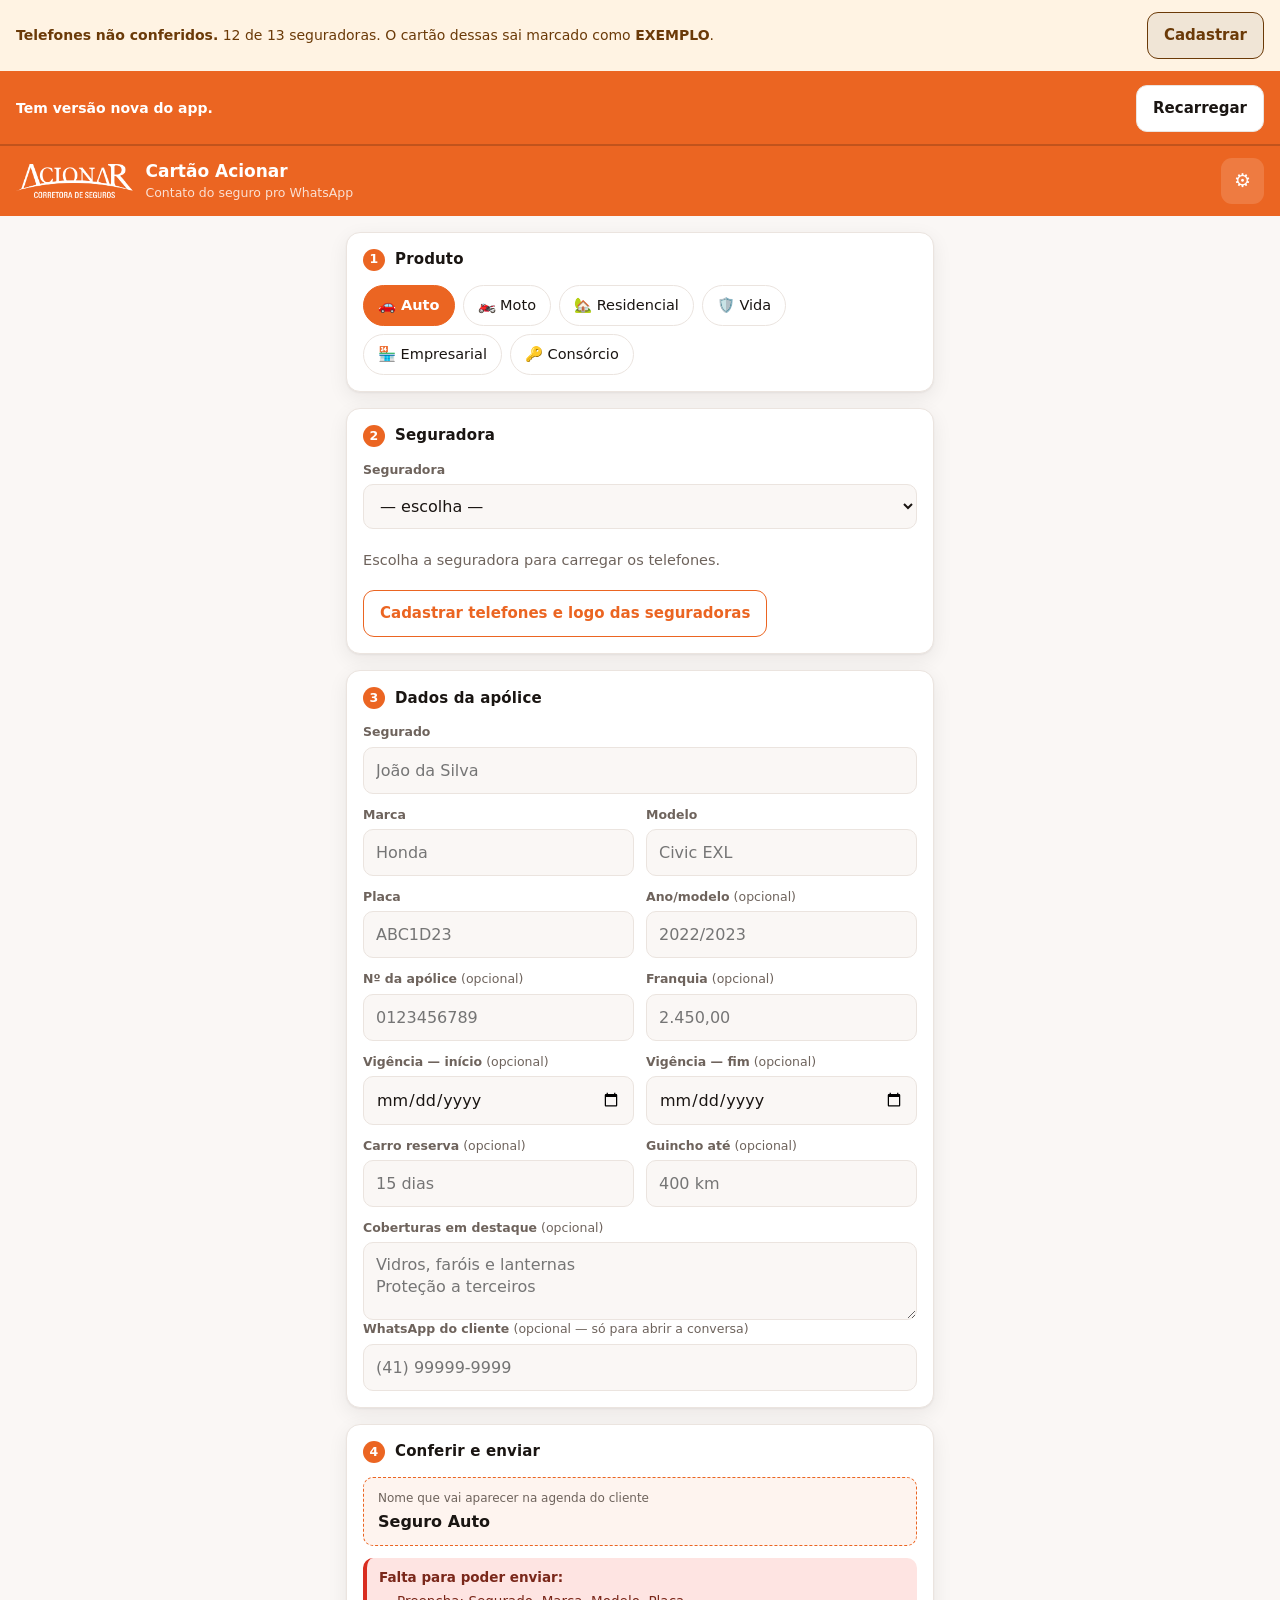
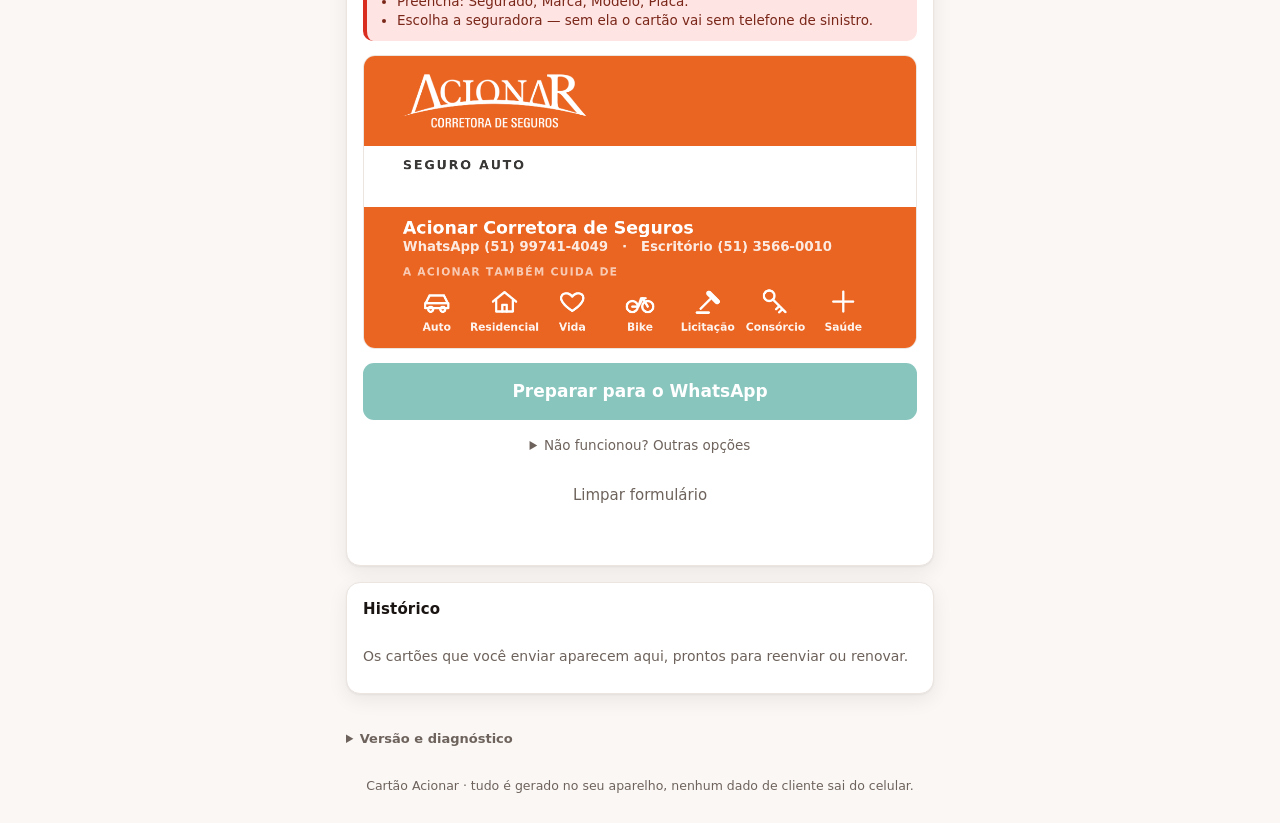
==== index.html @ 51c36091 "Tira o botão "Copiar link", que eu não devia ter posto Ele não fazia nada que os outros já não fizes" ====
<!DOCTYPE html>
<html lang="pt-BR">
<head>
<meta charset="utf-8">
<meta name="viewport" content="width=device-width, initial-scale=1, viewport-fit=cover">
<meta name="theme-color" content="#EB6522">
<meta name="apple-mobile-web-app-capable" content="yes">
<meta name="apple-mobile-web-app-status-bar-style" content="black-translucent">
<meta name="apple-mobile-web-app-title" content="Cartão Acionar">
<title>Cartão Acionar</title>
<link rel="manifest" href="manifest.webmanifest">
<!-- o iOS ignora os ícones do manifest ao "Adicionar à Tela de Início" -->
<link rel="apple-touch-icon" href="assets/icone-192.png">
<link rel="icon" type="image/png" href="assets/icone-192.png">
<link rel="stylesheet" href="styles.css">
</head>
<body>

<div id="bannerExemplo" class="banner banner--alerta" hidden>
  <div>
    <strong>Telefones não conferidos.</strong>
    <span id="bannerExemploTexto"></span>
    O cartão dessas sai marcado como <b>EXEMPLO</b>.
  </div>
  <button id="btnBannerCatalogo" class="botao botao--linha" type="button">Cadastrar</button>
</div>

<div id="bannerErro" class="banner banner--erro" hidden></div>

<div id="bannerAtualizacao" class="banner banner--novo" hidden>
  <strong>Tem versão nova do app.</strong>
  <button id="btnAtualizar" class="botao botao--linha" type="button">Recarregar</button>
</div>

<header class="topo">
  <div class="topo__marca">
    <div id="topoLogo" class="topo__logo" aria-hidden="true">A</div>
    <div>
      <div class="topo__titulo">Cartão Acionar</div>
      <div class="topo__sub">Contato do seguro pro WhatsApp</div>
    </div>
  </div>
  <button id="btnConfig" class="botao botao--icone" type="button" aria-label="Configurações">⚙</button>
</header>

<main>

  <section class="passo">
    <h2 class="passo__titulo"><span class="passo__num">1</span> Produto</h2>
    <div id="chipsProduto" class="chips" role="radiogroup" aria-label="Produto"></div>
  </section>

  <section class="passo">
    <h2 class="passo__titulo"><span class="passo__num">2</span> <span id="tituloPasso2">Seguradora</span></h2>
    <label class="campo campo--full">
      <span id="rotuloSeguradora" class="campo__label">Seguradora</span>
      <select id="selSeguradora" class="campo__input"></select>
    </label>
    <ul id="listaTelefones" class="telefones"></ul>
    <button id="btnCatalogo" class="botao botao--seguinte" type="button">Cadastrar telefones e logo das seguradoras</button>
  </section>

  <section class="passo">
    <h2 class="passo__titulo"><span class="passo__num">3</span> Dados da apólice</h2>
    <div id="formDados" class="grade"></div>
    <label class="campo campo--full">
      <span class="campo__label">WhatsApp do cliente <span class="campo__opc">(opcional — só para abrir a conversa)</span></span>
      <input id="inpWhatsCliente" class="campo__input" type="tel" inputmode="tel" placeholder="(41) 99999-9999" autocomplete="off">
    </label>
  </section>

  <section class="passo">
    <h2 class="passo__titulo"><span class="passo__num">4</span> Conferir e enviar</h2>

    <div class="nomecontato">
      <div class="nomecontato__rot">Nome que vai aparecer na agenda do cliente</div>
      <div id="nomeContato" class="nomecontato__valor">—</div>
    </div>

    <div id="pendencias" class="pendencias" hidden></div>

    <div class="previa">
      <canvas id="canvasCartao" class="previa__canvas" width="1080" height="1350"></canvas>
    </div>

    <div class="acoes">
      <button id="btnEnviar" class="botao botao--primario" type="button">1. Enviar a imagem</button>
      <button id="btnContatoDepois" class="botao botao--seguinte" type="button" hidden>2. Enviar o contato</button>

      <div id="blocoLink" class="linkcli" hidden>
        <span class="linkcli__rot">JÁ VAI DENTRO DA MENSAGEM</span>
        <a id="linkCliente" class="linkcli__url" target="_blank" rel="noopener"></a>
        <span class="linkcli__ajuda">Toque no endereço para ver a página como o cliente vê.
          Não precisa copiar: ele entra sozinho na mensagem que você cola na legenda.</span>
      </div>

      <details id="maisEnvio" class="mais">
        <summary class="mais__abre">Não funcionou? Outras opções</summary>
        <div class="acoes__linha">
          <button id="btnMensagem" class="botao" type="button">Copiar mensagem</button>
          <button id="btnVcf" class="botao" type="button">Baixar contato</button>
          <button id="btnPng" class="botao" type="button">Baixar imagem</button>
        </div>
      </details>

      <button id="btnLimpar" class="botao botao--fantasma" type="button">Limpar formulário</button>
    </div>

    <p id="statusEnvio" class="status" role="status" aria-live="polite"></p>
  </section>

  <section class="passo">
    <h2 class="passo__titulo">Histórico</h2>
    <ul id="listaHistorico" class="historico"></ul>
    <button id="btnLimparHistorico" class="botao botao--fantasma" type="button" hidden>Limpar histórico</button>
  </section>

</main>

<details id="diagnostico" class="diag">
  <summary class="diag__abre">Versão e diagnóstico</summary>
  <dl id="diagLista" class="diag__lista"></dl>
  <button id="btnCopiarDiag" class="botao" type="button">Copiar diagnóstico</button>
</details>

<footer class="rodape">
  Cartão Acionar · tudo é gerado no seu aparelho, nenhum dado de cliente sai do celular.
</footer>

<dialog id="dlgCatalogo" class="dialogo">
  <div class="dialogo__form">

    <div id="vistaLista">
      <h2 class="dialogo__titulo">Seguradoras</h2>
      <p class="campo__ajuda">Vermelho = telefones ainda não conferidos. Cartão dessas sai
        marcado como EXEMPLO.</p>
      <ul id="listaCatalogo" class="catalogo"></ul>
      <div class="dialogo__acoes">
        <button id="btnNovaSeguradora" class="botao botao--primario" type="button">Nova seguradora</button>
        <button id="btnFecharCatalogo" class="botao botao--fantasma" type="button">Fechar</button>
      </div>
      <details class="mais">
        <summary class="mais__abre">Backup do catálogo</summary>
        <div class="acoes__linha">
          <button id="btnExportarCatalogo" class="botao" type="button">Exportar</button>
          <label class="botao catalogo__importar">Importar
            <input id="inpImportarCatalogo" type="file" accept="application/json,.json" hidden>
          </label>
        </div>
        <p class="campo__ajuda">O que você cadastra fica só neste aparelho. Exporte e me mande
          o arquivo para eu embutir no projeto — aí vale em qualquer celular.</p>
      </details>
    </div>

    <div id="vistaEditor" hidden>
      <h2 id="tituloEditor" class="dialogo__titulo">Seguradora</h2>

      <label class="campo campo--full">
        <span class="campo__label">Nome</span>
        <input id="segNome" class="campo__input" type="text" placeholder="Porto Seguro">
      </label>

      <label class="campo campo--full">
        <span class="campo__label">Site <span class="campo__opc">(opcional)</span></span>
        <input id="segSite" class="campo__input" type="url" inputmode="url" autocapitalize="off" placeholder="https://…">
      </label>

      <label class="campo campo--full">
        <span class="campo__label">Logo <span class="campo__opc">(opcional, PNG fundo transparente)</span></span>
        <input id="segLogo" class="campo__input" type="file" accept="image/png,image/jpeg,image/webp,image/svg+xml">
        <span class="campo__ajuda">Use a versão escura da marca: o cartão é branco e logo claro desaparece.
          Sem logo, o cartão mostra o nome escrito.</span>
      </label>
      <div class="dialogo__logo">
        <img id="segLogoPrevia" alt="" hidden>
        <button id="segLogoRemover" class="botao botao--fantasma" type="button">Remover logo</button>
      </div>

      <hr class="dialogo__hr">

      <div class="catalogo__cab">
        <span class="campo__label">Telefones</span>
        <button id="btnNovoTelefone" class="botao botao--linha-clara" type="button">+ telefone</button>
      </div>
      <div id="listaTelefonesEditor"></div>

      <hr class="dialogo__hr">

      <label class="campo campo--full campo--caixa">
        <input id="segConferido" type="checkbox">
        <span>
          <span class="campo__label">Já liguei em todos estes números</span>
          <span class="campo__ajuda">Só marque depois de conferir de verdade. Enquanto estiver
            desmarcado, o cartão sai com EXEMPLO atravessado — é a proteção contra mandar
            telefone de sinistro errado.</span>
        </span>
      </label>

      <div class="dialogo__acoes">
        <button id="btnSalvarSeguradora" class="botao botao--primario" type="button">Salvar</button>
        <button id="btnCancelarSeguradora" class="botao botao--fantasma" type="button">Cancelar</button>
      </div>
      <button id="btnExcluirSeguradora" class="botao botao--perigo" type="button">Excluir esta seguradora</button>
    </div>

  </div>
</dialog>

<dialog id="dlgConfig" class="dialogo">
  <form id="formConfig" method="dialog" class="dialogo__form">
    <h2 class="dialogo__titulo">Configurações</h2>

    <label class="campo campo--full">
      <span class="campo__label">Nome do corretor</span>
      <input id="cfgCorretor" class="campo__input" type="text" placeholder="Jorge — Acionar">
    </label>

    <div class="grade">
      <label class="campo">
        <span class="campo__label">WhatsApp</span>
        <input id="cfgWhats" class="campo__input" type="tel" inputmode="tel" placeholder="(51) 99999-9999">
      </label>
      <label class="campo">
        <span class="campo__label">Telefone do escritório</span>
        <input id="cfgTelefone" class="campo__input" type="tel" inputmode="tel" placeholder="(51) 3566-0010">
      </label>
    </div>

    <label class="campo campo--full">
      <span class="campo__label">Nome da corretora</span>
      <input id="cfgCorretora" class="campo__input" type="text" placeholder="Acionar Corretora de Seguros">
    </label>

    <label class="campo campo--full">
      <span class="campo__label">E-mail <span class="campo__opc">(opcional)</span></span>
      <input id="cfgEmail" class="campo__input" type="email" inputmode="email" autocapitalize="off" placeholder="acionarseguros@acionarseguros.com.br">
    </label>

    <label class="campo campo--full">
      <span class="campo__label">Site <span class="campo__opc">(opcional)</span></span>
      <input id="cfgSite" class="campo__input" type="url" inputmode="url" autocapitalize="off" placeholder="https://www.acionarseguros.com.br">
    </label>

    <div class="grade">
      <label class="campo">
        <span class="campo__label">Cor principal</span>
        <input id="cfgCor1" class="campo__input campo__input--cor" type="color" value="#0E3A5E">
      </label>
      <label class="campo">
        <span class="campo__label">Cor de destaque</span>
        <input id="cfgCor2" class="campo__input campo__input--cor" type="color" value="#F2A93B">
      </label>
    </div>

    <label class="campo campo--full">
      <span class="campo__label">Logo da Acionar <span class="campo__opc">(PNG, fundo transparente)</span></span>
      <input id="cfgLogo" class="campo__input" type="file" accept="image/png,image/jpeg,image/webp">
    </label>
    <div class="dialogo__logo">
      <img id="cfgLogoPrevia" alt="" hidden>
      <button id="cfgLogoRemover" class="botao botao--fantasma" type="button">Remover logo</button>
    </div>

    <hr class="dialogo__hr">

    <label class="campo campo--full campo--caixa">
      <input id="cfgFotoNoContato" type="checkbox">
      <span>
        <span class="campo__label">Logo como foto do contato</span>
        <span class="campo__ajuda">Deixe desligado se o WhatsApp recusar o arquivo com
          "vCard não compatível". A foto pesa ~14 KB e é o suspeito principal.</span>
      </span>
    </label>

    <label class="campo campo--full campo--caixa">
      <input id="cfgLinkMensagem" type="checkbox">
      <span>
        <span class="campo__label">Incluir o link dos telefones na mensagem</span>
        <span class="campo__ajuda">A imagem não aceita link. O link abre uma página onde o
          cliente liga com um toque e salva o contato com um toque — e os números continuam
          certos se a seguradora trocar de central. Desligue para voltar à mensagem antiga.</span>
      </span>
    </label>

    <hr class="dialogo__hr">

    <label class="campo campo--full">
      <span class="campo__label">Padrão do nome do contato</span>
      <input id="cfgTemplate" class="campo__input" type="text">
      <span class="campo__ajuda" id="cfgTemplateAjuda"></span>
    </label>

    <div class="dialogo__acoes">
      <button class="botao botao--primario" value="salvar" type="submit">Salvar</button>
      <button class="botao botao--fantasma" value="cancelar" type="submit" formnovalidate>Fechar</button>
    </div>
  </form>
</dialog>

<script src="app.js"></script>
</body>
</html>
---- styles.css ----
/* Cartão Acionar — mobile primeiro, funciona no claro e no escuro */

/* Paleta
   ------
   Marca tirada da arte real da Acionar: laranja da faixa, grafite da diagonal.
   Os neutros puxam para o quente (leve viés vermelho) para pertencerem ao mesmo
   mundo do laranja — cinza azulado ao lado de laranja lê como sobra de outro
   projeto, que é exatamente o que era: o rascunho nasceu azul-marinho.

   Os tokens são redefinidos em três lugares, de propósito:
   1. @media prefers-color-scheme — segue o sistema operacional;
   2. :root[data-theme=...] — o leitor forçou claro ou escuro num botão da
      página, e isso tem de vencer o sistema NOS DOIS SENTIDOS.
   Componente nenhum lê cor direto: todos passam pelos tokens. */

:root {
  --marca: #EB6522;
  --destaque: #3A3737;
  --raio: 14px;
}

:root,
:root[data-theme="light"] {
  --fundo: #FAF7F5;
  --papel: #FFFFFF;
  --texto: #1A1512;
  --texto-fraco: #6E635C;
  --borda: #EBE4DF;
  --alerta-fundo: #FFF3E3;
  --alerta-borda: #EB6522;
  --alerta-texto: #6B3A08;
  --erro-fundo: #FEE4E2;
  --erro-borda: #D92D20;
  --erro-texto: #7A271A;
  --sombra: 0 1px 2px rgba(26, 21, 18, .05), 0 6px 20px rgba(26, 21, 18, .07);
}

@media (prefers-color-scheme: dark) {
  :root {
    --fundo: #14100E;
    --papel: #1F1917;
    --texto: #F5EFEB;
    --texto-fraco: #A79C95;
    --borda: #362D28;
    --alerta-fundo: #3B2708;
    --alerta-borda: #EB6522;
    --alerta-texto: #FFD9A8;
    --erro-fundo: #45140F;
    --erro-borda: #F97066;
    --erro-texto: #FFC9C4;
    --sombra: none;
  }
}

:root[data-theme="dark"] {
  --fundo: #14100E;
  --papel: #1F1917;
  --texto: #F5EFEB;
  --texto-fraco: #A79C95;
  --borda: #362D28;
  --alerta-fundo: #3B2708;
  --alerta-borda: #EB6522;
  --alerta-texto: #FFD9A8;
  --erro-fundo: #45140F;
  --erro-borda: #F97066;
  --erro-texto: #FFC9C4;
  --sombra: none;
}

* { box-sizing: border-box; }

html { -webkit-text-size-adjust: 100%; }

body {
  margin: 0;
  padding: 0 0 env(safe-area-inset-bottom);
  font: 16px/1.45 system-ui, -apple-system, "Segoe UI", Roboto, sans-serif;
  color: var(--texto);
  background: var(--fundo);
  overflow-x: hidden;
}

main { padding: 0 16px 8px; max-width: 620px; margin: 0 auto; }

/* ---------- banners ---------- */

.banner {
  padding: 12px 16px;
  font-size: 14px;
  line-height: 1.4;
  border-bottom: 2px solid;
}
.banner--alerta {
  display: flex; align-items: center; justify-content: space-between; gap: 12px;
  background: var(--alerta-fundo); color: var(--alerta-texto); border-color: var(--alerta-borda);
}
/* O botão do banner de alerta é escuro sobre fundo claro, ao contrário do
   botão do banner de atualização, que é claro sobre laranja. */
.banner--alerta .botao--linha {
  background: rgba(0, 0, 0, .06);
  border-color: currentColor;
  color: inherit;
}
/* Fica colado no topo, acima da barra: o aviso ficava no começo da página e
   sumia da tela assim que o vendedor rolava para preencher o formulário. */
.banner--novo {
  position: sticky;
  top: 0;
  z-index: 7;
  display: flex; align-items: center; justify-content: space-between; gap: 12px;
  background: var(--marca); color: #fff; border-color: rgba(0, 0, 0, .18);
}
.botao--linha {
  flex: 0 0 auto;
  padding: 7px 14px; font-size: 14px;
  background: rgba(255, 255, 255, .16);
  border-color: rgba(255, 255, 255, .5);
  color: #fff;
}
.banner--erro   { background: var(--erro-fundo);   color: var(--erro-texto);   border-color: var(--erro-borda); }
.banner code {
  font-size: .92em;
  padding: 1px 5px;
  border-radius: 5px;
  background: rgba(0, 0, 0, .08);
  word-break: break-all;
}
.banner pre {
  margin: 8px 0 0;
  padding: 8px 10px;
  overflow-x: auto;
  border-radius: 8px;
  background: rgba(0, 0, 0, .12);
  font-size: 13px;
}

/* ---------- topo ---------- */

.topo {
  position: sticky;
  top: 0;
  z-index: 5;
  display: flex;
  align-items: center;
  justify-content: space-between;
  gap: 12px;
  padding: max(12px, env(safe-area-inset-top)) 16px 12px;
  background: var(--marca);
  color: #fff;
}
.topo__marca { display: flex; align-items: center; gap: 12px; min-width: 0; }
.topo__logo {
  flex: 0 0 auto;
  width: 40px; height: 40px;
  display: grid; place-items: center;
  border-radius: 10px;
  background: var(--destaque);
  color: var(--marca);
  font-weight: 800; font-size: 22px;
  overflow: hidden;
}
.topo__logo img { width: 100%; height: 100%; object-fit: contain; }
/* Logo de assinatura é largo, não cabe no quadrado do monograma.
   Altura em px na PRÓPRIA imagem, nunca em %: como item de grid dentro de um
   flex, o height:100% não resolvia e a imagem vinha no tamanho natural
   (1600px), aparecendo como uma tira cortada atravessando a barra. */
.topo__logo--imagem {
  width: auto; height: auto;
  background: transparent; border-radius: 0;
}
.topo__logo.topo__logo--imagem img {
  display: block;
  width: auto; height: 34px;
  max-width: 200px;
  object-fit: contain;
}
.topo__titulo { font-weight: 700; font-size: 17px; }
.topo__sub { font-size: 12.5px; opacity: .8; }

/* ---------- passos ---------- */

.passo {
  margin: 16px 0;
  padding: 16px;
  border-radius: var(--raio);
  background: var(--papel);
  border: 1px solid var(--borda);
  box-shadow: var(--sombra);
}
.passo__titulo {
  display: flex; align-items: center; gap: 10px;
  margin: 0 0 14px;
  font-size: 15px; font-weight: 700;
  letter-spacing: .01em;
}
.passo__num {
  display: grid; place-items: center;
  width: 22px; height: 22px;
  border-radius: 50%;
  background: var(--marca); color: #fff;
  font-size: 12.5px; font-weight: 700;
}

/* ---------- chips de produto ---------- */

.chips { display: flex; flex-wrap: wrap; gap: 8px; }
.chip {
  display: inline-flex; align-items: center; gap: 7px;
  padding: 9px 14px;
  border: 1.5px solid var(--borda);
  border-radius: 999px;
  background: transparent;
  color: var(--texto);
  font: inherit; font-size: 14.5px;
  cursor: pointer;
  -webkit-tap-highlight-color: transparent;
}
.chip[aria-checked="true"] {
  border-color: var(--marca);
  background: var(--marca);
  color: #fff;
  font-weight: 600;
}

/* ---------- formulário ---------- */

.grade { display: grid; grid-template-columns: 1fr 1fr; gap: 12px; }
.campo { display: flex; flex-direction: column; gap: 5px; min-width: 0; }
.campo--full { grid-column: 1 / -1; }
.campo__label { font-size: 12.5px; font-weight: 600; color: var(--texto-fraco); }
.campo__opc { font-weight: 400; }
.campo__ajuda { font-size: 12px; color: var(--texto-fraco); }
.campo__input {
  width: 100%;
  padding: 11px 12px;
  border: 1.5px solid var(--borda);
  border-radius: 10px;
  background: var(--fundo);
  color: var(--texto);
  font: inherit;
  font-size: 16px; /* 16px evita o zoom automático do iOS */
}
.campo__input:focus-visible { outline: 2px solid var(--marca); outline-offset: 1px; border-color: var(--marca); }
.campo__input--cor { height: 44px; padding: 4px; }
textarea.campo__input { min-height: 78px; resize: vertical; line-height: 1.35; }
.campo--erro .campo__input { border-color: var(--erro-borda); }
/* Caixa de marcar: rótulo ao lado, não em cima. */
.campo--caixa { flex-direction: row; align-items: flex-start; gap: 10px; }
.campo--caixa input { width: 20px; height: 20px; margin-top: 2px; flex: 0 0 auto; }
.campo--caixa > span { display: flex; flex-direction: column; gap: 3px; }

@media (max-width: 400px) {
  .grade { grid-template-columns: 1fr; }
}

/* ---------- telefones da seguradora ---------- */

.telefones { list-style: none; margin: 12px 0 0; padding: 0; }
.telefones li {
  display: flex; align-items: baseline; justify-content: space-between;
  gap: 12px;
  padding: 9px 0;
  border-top: 1px solid var(--borda);
  font-size: 14.5px;
}
.telefones li:first-child { border-top: 0; }
.telefones__rot { color: var(--texto-fraco); font-size: 13px; }
.telefones__num { font-weight: 600; font-variant-numeric: tabular-nums; white-space: nowrap; }
.telefones__vazio { color: var(--texto-fraco); font-size: 14px; }

/* ---------- nome do contato ---------- */

.nomecontato {
  padding: 12px 14px;
  border-radius: 10px;
  border: 1.5px dashed var(--marca);
  background: color-mix(in srgb, var(--marca) 7%, transparent);
}
.nomecontato__rot { font-size: 12px; color: var(--texto-fraco); margin-bottom: 3px; }
.nomecontato__valor { font-weight: 700; font-size: 16px; word-break: break-word; }

.pendencias {
  margin-top: 12px;
  padding: 10px 12px;
  border-radius: 10px;
  background: var(--alerta-fundo);
  color: var(--alerta-texto);
  font-size: 13.5px;
}
/* Impedimento não é recomendação: muda de cor para o vendedor não confundir
   "seria bom" com "não vai sair". */
.pendencias--impede {
  background: var(--erro-fundo);
  color: var(--erro-texto);
  border-left: 4px solid var(--erro-borda);
}
.pendencias ul { margin: 4px 0 6px; padding-left: 18px; }
.pendencias ul:last-child { margin-bottom: 0; }
.pendencias strong + ul { margin-top: 4px; }

/* ---------- prévia ---------- */

.previa { margin: 14px 0; }
.previa__canvas {
  display: block;
  width: 100%;
  height: auto;
  border-radius: 12px;
  border: 1px solid var(--borda);
  background: #fff;
}

/* ---------- ações ---------- */

.acoes { display: flex; flex-direction: column; gap: 10px; }
.acoes__linha { display: flex; flex-wrap: wrap; gap: 8px; }
.acoes__linha .botao { flex: 1 1 30%; }

/* Saídas de emergência ficam guardadas: a tela tem UMA ação. Elas abrem
   sozinhas quando um envio falha, que é o único momento em que importam. */
.mais { font-size: 13.5px; }
.mais__abre {
  cursor: pointer;
  padding: 6px 0;
  color: var(--texto-fraco);
  font-weight: 500;
  text-align: center;
}
.mais[open] .mais__abre { margin-bottom: 8px; }
.mais .acoes__linha + .acoes__linha { margin-top: 8px; }

.botao {
  padding: 12px 16px;
  border: 1.5px solid var(--borda);
  border-radius: 11px;
  background: var(--papel);
  color: var(--texto);
  font: inherit; font-size: 15px; font-weight: 600;
  cursor: pointer;
  -webkit-tap-highlight-color: transparent;
}
.botao:active { transform: translateY(1px); }
.botao--primario {
  border-color: transparent;
  background: #128C7E; /* verde WhatsApp */
  color: #fff;
  font-size: 17px;
  padding: 15px 16px;
}
.botao--fantasma { border-color: transparent; background: transparent; color: var(--texto-fraco); font-weight: 500; }
/* Passo seguinte, que aparece só depois da imagem ir. Tem a cor da marca para
   ser óbvio, mas não compete com o botão principal de enviar. */
.botao--seguinte {
  margin-top: 10px;
  border-color: var(--marca);
  color: var(--marca);
  background: transparent;
}
.botao--icone { padding: 8px 12px; font-size: 19px; background: rgba(255, 255, 255, .14); border-color: transparent; color: #fff; }
.botao:disabled { opacity: .5; cursor: not-allowed; }

/* pre-wrap: quando um envio falha, o aviso traz o registro do navegador,
   uma linha por passo. */
.status { min-height: 20px; margin: 10px 0 0; font-size: 13.5px; color: var(--texto-fraco); white-space: pre-wrap; }
.status--ok { color: #0E7C5A; }
.status--erro { color: var(--erro-borda); }

/* ---------- histórico ---------- */

.historico { list-style: none; margin: 0; padding: 0; }
.historico li {
  display: flex; align-items: center; gap: 10px;
  padding: 11px 0;
  border-top: 1px solid var(--borda);
}
.historico li:first-child { border-top: 0; }
.historico__info { flex: 1 1 auto; min-width: 0; }
.historico__nome { font-size: 14.5px; font-weight: 600; overflow: hidden; text-overflow: ellipsis; white-space: nowrap; }
.historico__meta { font-size: 12px; color: var(--texto-fraco); }
.historico__vazio { color: var(--texto-fraco); font-size: 14px; padding: 4px 0; }
.historico .botao { padding: 8px 12px; font-size: 13.5px; }

/* ---------- catálogo de seguradoras ---------- */

.catalogo { list-style: none; margin: 10px 0 14px; padding: 0; }
.catalogo li {
  display: flex; align-items: center; gap: 10px;
  padding: 10px 0;
  border-top: 1px solid var(--borda);
}
.catalogo li:first-child { border-top: 0; }
.catalogo__info { flex: 1 1 auto; min-width: 0; }
.catalogo__nome { font-size: 15px; font-weight: 600; }
.catalogo__meta { font-size: 12.5px; color: var(--texto-fraco); }
/* O link do cliente vive dentro da mensagem, que o app nunca mostra na tela.
   Sem este bloco o vendedor não tem como saber que ele existe, nem como testá-lo
   — foi exatamente o que aconteceu no primeiro dia. */
.linkcli {
  margin-top: 12px;
  padding: 12px 14px;
  border: 1px solid var(--borda);
  border-radius: 12px;
  background: var(--fundo-fraco, rgba(0, 0, 0, 0.03));
}
.linkcli__rot {
  display: block;
  font-size: 11.5px;
  font-weight: 700;
  letter-spacing: 0.09em;
  color: var(--texto-fraco);
}
.linkcli__url {
  display: block;
  margin: 6px 0 10px;
  font-size: 13px;
  line-height: 1.4;
  word-break: break-all;
  color: var(--marca);
}
.linkcli__ajuda {
  display: block;
  font-size: 12.5px;
  color: var(--texto-fraco);
}

.catalogo__meta--exemplo { color: var(--erro-borda); font-weight: 600; }
/* Entrada de outro produto: fica na lista, mas recuada e apagada, para não
   competir com as que servem o produto aberto. */
.catalogo__item--outro { opacity: 0.62; }
.catalogo__escopo { font-size: 12px; color: var(--texto-fraco); font-style: italic; }
.catalogo li img { height: 22px; width: auto; max-width: 84px; object-fit: contain; flex: 0 0 auto; }
.catalogo .botao { padding: 8px 12px; font-size: 13.5px; }
.catalogo__importar { text-align: center; cursor: pointer; }

.catalogo__cab { display: flex; align-items: center; justify-content: space-between; gap: 10px; }

/* linha de telefone dentro do editor */
.tel-editor {
  padding: 12px;
  margin-top: 10px;
  border: 1px solid var(--borda);
  border-radius: 10px;
  background: var(--fundo);
  display: grid;
  gap: 8px;
}
.tel-editor__topo { display: flex; align-items: center; justify-content: space-between; gap: 8px; }
.tel-editor__num { font-size: 12.5px; font-weight: 700; color: var(--texto-fraco); }

/* Bloco de evidência dos números raspados do site da seguradora. */
.tel-editor__origem {
  display: flex; flex-direction: column; gap: 4px;
  padding: 10px 12px;
  border-radius: 8px;
  border-left: 4px solid var(--erro-borda);
  background: var(--erro-fundo);
  color: var(--erro-texto);
  font-size: 12.5px;
  line-height: 1.35;
}
.tel-editor__origem a { color: inherit; font-weight: 600; }
.tel-editor__nota { opacity: .85; }

.botao--linha-clara {
  padding: 7px 12px; font-size: 13.5px;
  border-color: var(--marca); color: var(--marca); background: transparent;
}
.botao--perigo {
  margin-top: 12px;
  border-color: transparent; background: transparent;
  color: var(--erro-borda); font-weight: 600;
}

/* ---------- diagnóstico ---------- */

.diag {
  max-width: 620px;
  margin: 4px auto 0;
  padding: 0 16px;
  font-size: 13px;
  color: var(--texto-fraco);
}
.diag__abre { cursor: pointer; padding: 8px 0; font-weight: 600; }
.diag__lista {
  display: grid;
  grid-template-columns: auto 1fr;
  gap: 4px 12px;
  margin: 6px 0 12px;
  padding: 12px;
  border: 1px solid var(--borda);
  border-radius: 10px;
  background: var(--papel);
}
.diag__lista dt { font-weight: 600; }
/* pre-wrap: o registro do envio tem uma linha por passo. */
.diag__lista dd { margin: 0; word-break: break-word; white-space: pre-wrap; }
.diag__lista dd.ruim { color: var(--erro-borda); font-weight: 600; }
.diag__lista dd.bom { color: #0E7C5A; font-weight: 600; }
.diag .botao { font-size: 13.5px; padding: 9px 14px; }
.diag__acao { margin-top: 6px; }

/* ---------- rodapé ---------- */

.rodape {
  padding: 20px 16px 28px;
  text-align: center;
  font-size: 12.5px;
  color: var(--texto-fraco);
}

/* ---------- diálogo ---------- */

.dialogo {
  width: min(560px, calc(100vw - 24px));
  max-height: 88vh;
  padding: 0;
  border: 0;
  border-radius: var(--raio);
  background: var(--papel);
  color: var(--texto);
}
.dialogo::backdrop { background: rgba(0, 0, 0, .5); }
.dialogo__form { display: flex; flex-direction: column; gap: 12px; padding: 18px; overflow-y: auto; max-height: 88vh; }
.dialogo__titulo { margin: 0; font-size: 17px; }
.dialogo__hr { border: 0; border-top: 1px solid var(--borda); margin: 4px 0; }
.dialogo__logo { display: flex; align-items: center; gap: 12px; }
.dialogo__logo img { width: 56px; height: 56px; object-fit: contain; border: 1px solid var(--borda); border-radius: 8px; background: #fff; }
.dialogo__acoes { display: flex; gap: 8px; margin-top: 4px; }
.dialogo__acoes .botao { flex: 1; }
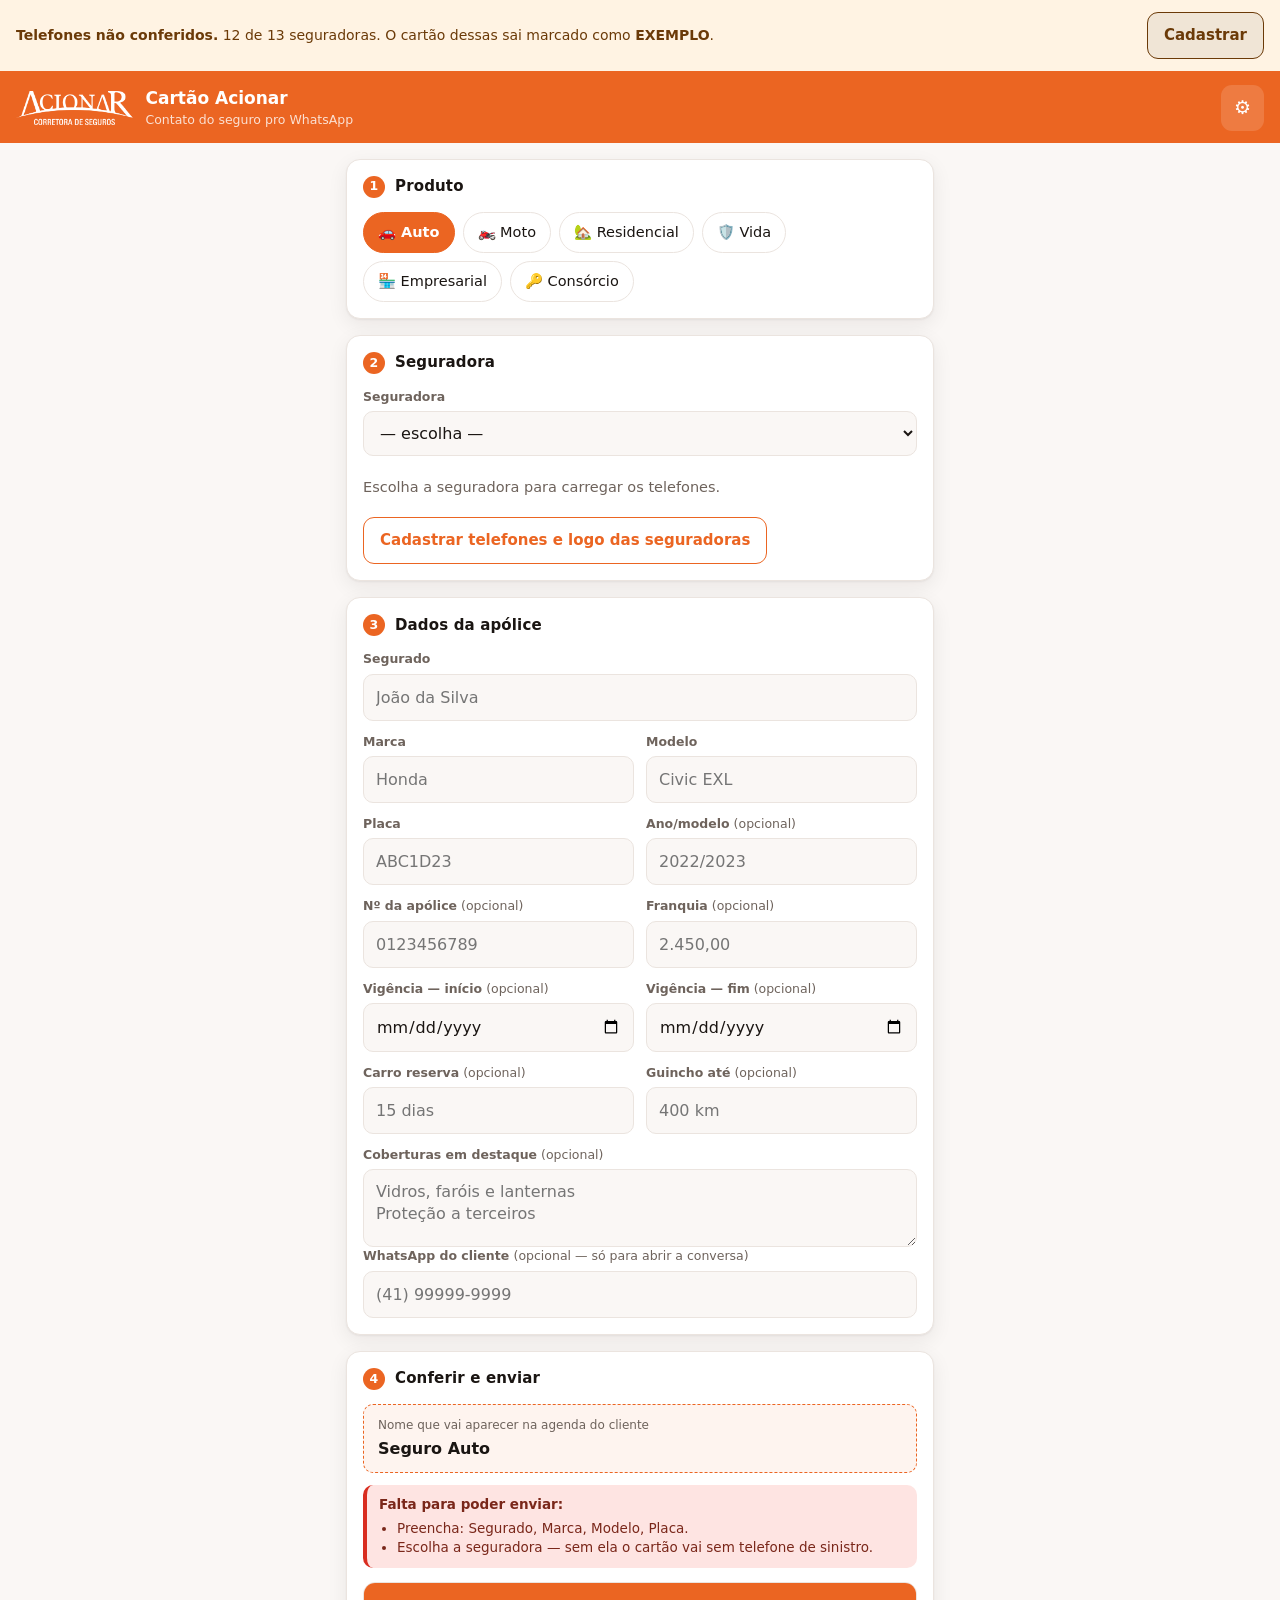
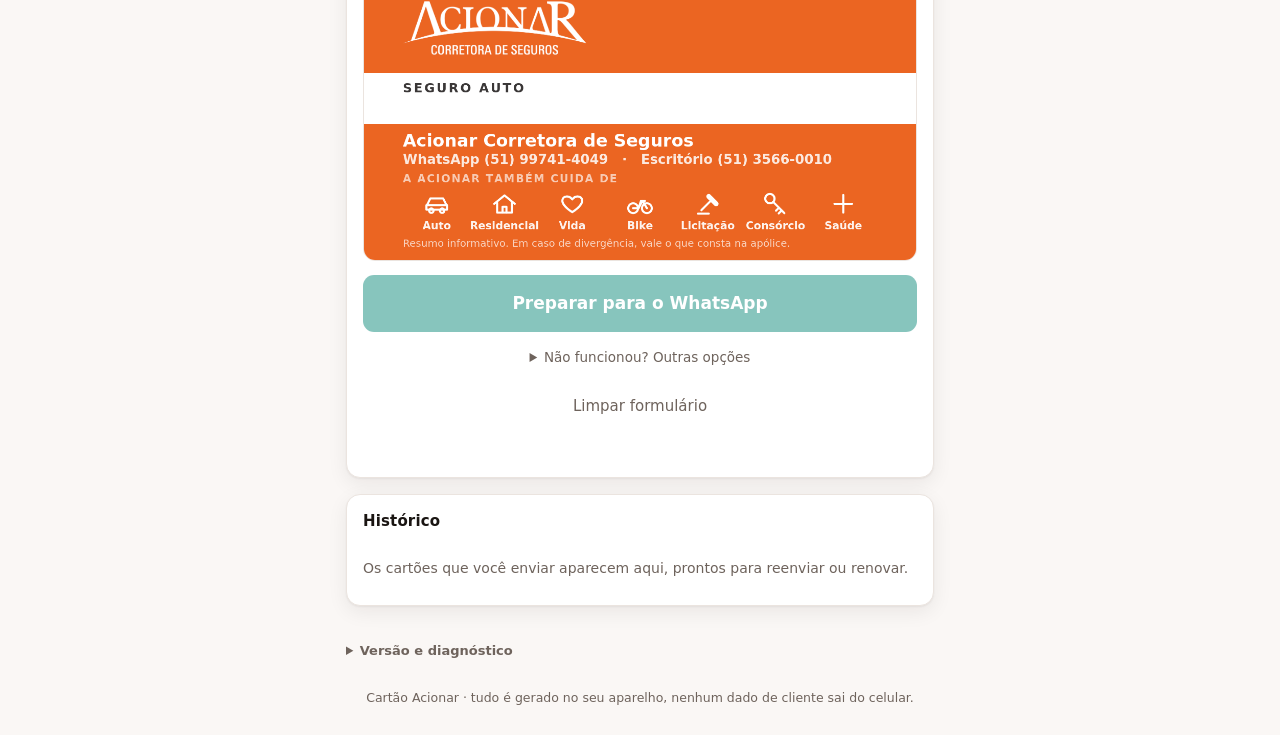
==== commit d0356cc6: "Fecha os quinze itens restantes da revisão TELEFONE  "(11) 4004-5423" saía do telParaDiscagem como "" ====
--- a/index.html
+++ b/index.html
@@ -80,12 +80,14 @@
     <div id="pendencias" class="pendencias" hidden></div>
 
     <div class="previa">
-      <canvas id="canvasCartao" class="previa__canvas" width="1080" height="1350"></canvas>
+      <canvas id="canvasCartao" class="previa__canvas" width="1080" height="1350"
+        role="img" aria-label="Prévia do cartão que será enviado ao cliente"></canvas>
     </div>
 
     <div class="acoes">
       <button id="btnEnviar" class="botao botao--primario" type="button">1. Enviar a imagem</button>
-      <button id="btnContatoDepois" class="botao botao--seguinte" type="button" hidden>2. Enviar o contato</button>
+      <button id="btnMensagemDepois" class="botao botao--seguinte" type="button" hidden>2. Enviar a mensagem</button>
+      <button id="btnContatoDepois" class="botao botao--seguinte" type="button" hidden>3. Enviar o contato</button>
 
       <div id="blocoLink" class="linkcli" hidden>
         <span class="linkcli__rot">JÁ VAI DENTRO DA MENSAGEM</span>
@@ -166,6 +168,17 @@
       </label>
 
       <label class="campo campo--full">
+        <span class="campo__label">Aparece em</span>
+        <select id="segProdutos" class="campo__input">
+          <option value="seguros">Seguros (auto, moto, residencial, vida, empresarial)</option>
+          <option value="consorcio">Consórcio</option>
+          <option value="todos">Todos os produtos</option>
+        </select>
+        <span class="campo__ajuda">Administradora de consórcio não é seguradora — são empresas
+          diferentes, com telefones próprios, mesmo quando o nome é parecido.</span>
+      </label>
+
+      <label class="campo campo--full">
         <span class="campo__label">Logo <span class="campo__opc">(opcional, PNG fundo transparente)</span></span>
         <input id="segLogo" class="campo__input" type="file" accept="image/png,image/jpeg,image/webp,image/svg+xml">
         <span class="campo__ajuda">Use a versão escura da marca: o cartão é branco e logo claro desaparece.
@@ -242,13 +255,16 @@
     </label>
 
     <div class="grade">
+      <!-- Os value= têm de ser os mesmos do CONFIG_PADRAO em app.js. Ficaram no
+           azul-marinho e no ouro do primeiro rascunho, e é o que a tela mostraria
+           se o abrirConfig() falhasse antes de preencher os campos. -->
       <label class="campo">
         <span class="campo__label">Cor principal</span>
-        <input id="cfgCor1" class="campo__input campo__input--cor" type="color" value="#0E3A5E">
+        <input id="cfgCor1" class="campo__input campo__input--cor" type="color" value="#EB6522">
       </label>
       <label class="campo">
         <span class="campo__label">Cor de destaque</span>
-        <input id="cfgCor2" class="campo__input campo__input--cor" type="color" value="#F2A93B">
+        <input id="cfgCor2" class="campo__input campo__input--cor" type="color" value="#3A3737">
       </label>
     </div>
 
@@ -297,6 +313,7 @@
   </form>
 </dialog>
 
+<script src="comum.js"></script>
 <script src="app.js"></script>
 </body>
 </html>
--- a/styles.css
+++ b/styles.css
@@ -69,6 +69,25 @@
 
 * { box-sizing: border-box; }
 
+/* O atributo hidden do HTML tem de vencer QUALQUER display daqui.
+ *
+ * Sem esta linha ele não vencia nada: o navegador aplica [hidden]{display:none}
+ * na folha dele, e folha de autor sempre ganha da folha do navegador. Bastava
+ * um `.banner--novo { display: flex }` para o hidden virar enfeite — e virou.
+ * O aviso "Tem versão nova do app" ficou VISÍVEL em toda abertura, 73px
+ * grudados no topo da tela, com o hidden lá, verdadeiro, sem efeito nenhum.
+ *
+ * O que isso custava: o único mecanismo de atualização do app é esse aviso.
+ * Aparecendo sempre, ele não avisa nada — e no dia em que houvesse atualização
+ * de verdade ele ia passar batido junto com o resto. Pior, tocar em Recarregar
+ * sem nada esperando cai num location.reload() que não muda nada, e o vendedor
+ * aprende que o botão é decorativo.
+ *
+ * Valia também para .banner--alerta: no dia em que todas as seguradoras
+ * estivessem conferidas, a faixa continuaria na tela dizendo "Telefones não
+ * conferidos" com a contagem vazia. */
+[hidden] { display: none !important; }
+
 html { -webkit-text-size-adjust: 100%; }
 
 body {
@@ -215,6 +234,10 @@
   cursor: pointer;
   -webkit-tap-highlight-color: transparent;
 }
+/* O chip é o único controle da tela que não é campo de formulário, e sem isto
+   quem navega por teclado perdia o cursor ao entrar no passo 1. */
+.chip:focus-visible { outline: 2px solid var(--marca); outline-offset: 2px; }
+.chip[aria-checked="true"]:focus-visible { outline-color: var(--texto); }
 .chip[aria-checked="true"] {
   border-color: var(--marca);
   background: var(--marca);
@@ -427,6 +450,15 @@
 /* Entrada de outro produto: fica na lista, mas recuada e apagada, para não
    competir com as que servem o produto aberto. */
 .catalogo__item--outro { opacity: 0.62; }
+.catalogo__secao {
+  padding: 14px 0 4px;
+  border-top: 1px solid var(--borda);
+  font-size: 12px;
+  font-weight: 700;
+  letter-spacing: 0.08em;
+  text-transform: uppercase;
+  color: var(--texto-fraco);
+}
 .catalogo__escopo { font-size: 12px; color: var(--texto-fraco); font-style: italic; }
 .catalogo li img { height: 22px; width: auto; max-width: 84px; object-fit: contain; flex: 0 0 auto; }
 .catalogo .botao { padding: 8px 12px; font-size: 13.5px; }
@@ -461,6 +493,18 @@
 .tel-editor__origem a { color: inherit; font-weight: 600; }
 .tel-editor__nota { opacity: .85; }
 
+/* Aviso de número de central, colado embaixo do campo do número. Mesma cor do
+   bloco de procedência: os dois dizem "confira antes de confiar nisto". */
+.tel-editor__central {
+  padding: 8px 10px;
+  border-radius: 8px;
+  border-left: 4px solid var(--erro-borda);
+  background: var(--erro-fundo);
+  color: var(--erro-texto);
+  font-size: 12.5px;
+  line-height: 1.35;
+}
+
 .botao--linha-clara {
   padding: 7px 12px; font-size: 13.5px;
   border-color: var(--marca); color: var(--marca); background: transparent;
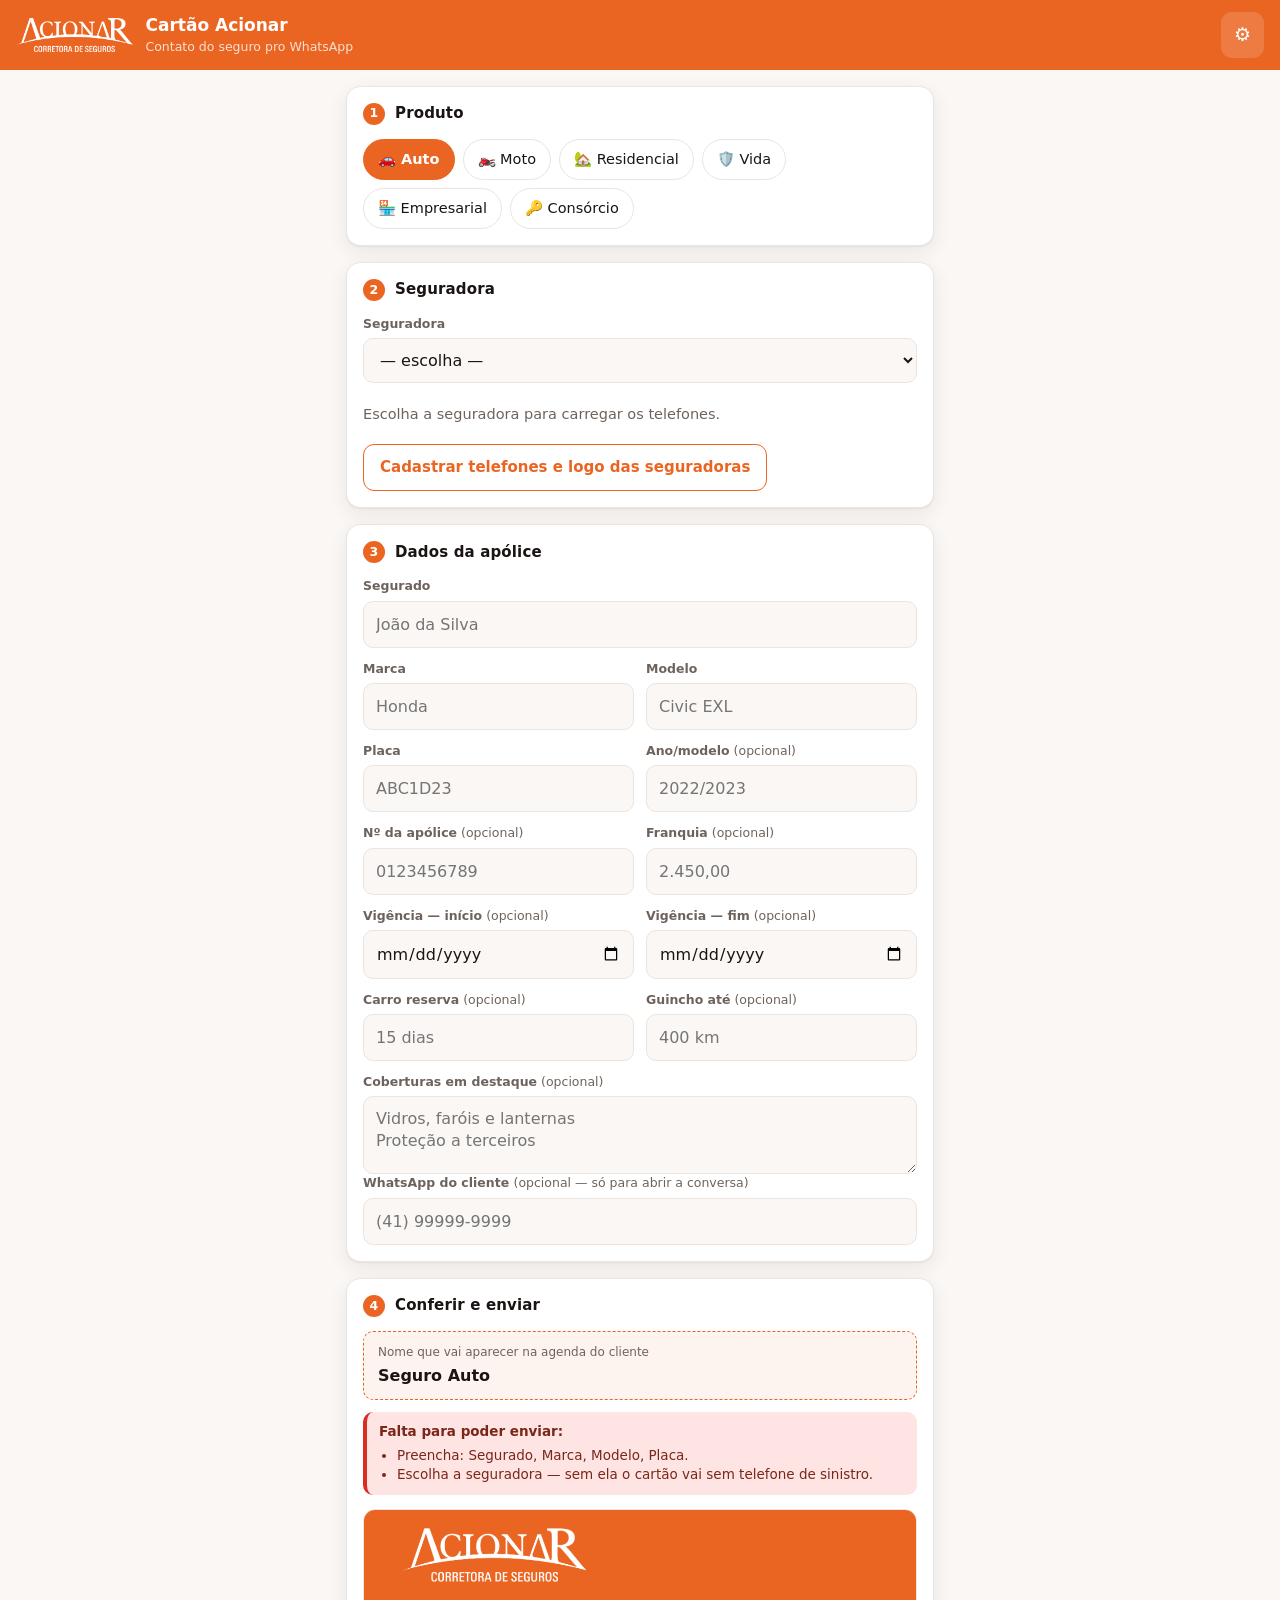
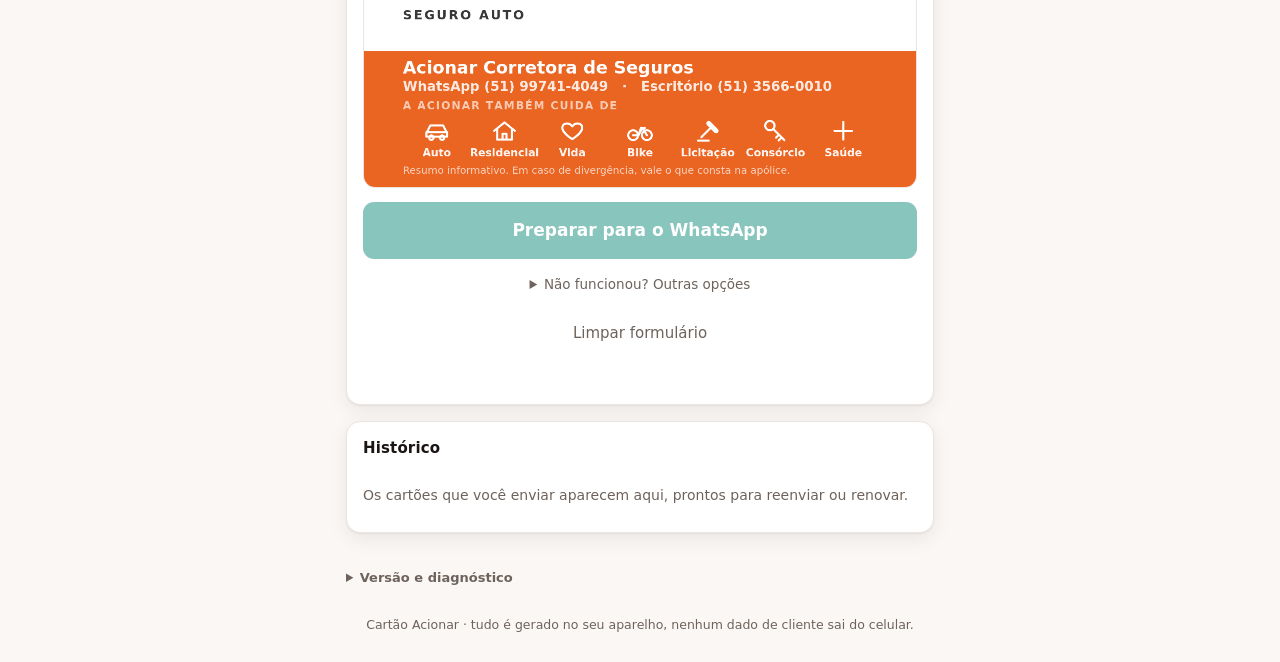
==== commit 7864b70c: "O cartão ganha o QR de indicação, sem prometer nada O que travava a indicação por QR nunca foi técni" ====
--- a/index.html
+++ b/index.html
@@ -77,7 +77,11 @@
       <div id="nomeContato" class="nomecontato__valor">—</div>
     </div>
 
-    <div id="pendencias" class="pendencias" hidden></div>
+    <!-- Região viva: o que falta para o cartão sair muda enquanto ele digita, e
+         os botões de enviar ficam cinzas sem dizer por quê a quem não vê a
+         caixa. O renderPendencias só reescreve quando o texto muda de verdade,
+         senão isto viraria uma voz repetindo a lista a cada tecla. -->
+    <div id="pendencias" class="pendencias" role="status" aria-live="polite" hidden></div>
 
     <div class="previa">
       <canvas id="canvasCartao" class="previa__canvas" width="1080" height="1350"
@@ -279,6 +283,25 @@
 
     <hr class="dialogo__hr">
 
+    <!-- Quem indicou? O cartão leva um QR de indicação, e quem escaneia manda
+         "Vim por indicação. Código A7K2M9". O código é opaco de propósito: a
+         tradução para o nome mora só neste aparelho e nunca sobe para a
+         internet. Sem esta busca, o código que chega no WhatsApp não vira
+         nome nenhum. -->
+    <div class="campo campo--full">
+      <span class="campo__label">Quem indicou? Busque o código</span>
+      <div class="campo__linha">
+        <input id="cfgBuscaCodigo" class="campo__input" type="text" inputmode="latin"
+          autocapitalize="characters" autocomplete="off" spellcheck="false"
+          maxlength="8" placeholder="A7K2M9">
+        <button id="cfgBuscarCodigo" class="botao botao--fantasma" type="button">Buscar</button>
+      </div>
+      <span class="campo__ajuda" id="cfgResultadoCodigo">Chegou uma mensagem citando um
+        código? Digite aqui para ver de quem é a indicação.</span>
+    </div>
+
+    <hr class="dialogo__hr">
+
     <label class="campo campo--full campo--caixa">
       <input id="cfgFotoNoContato" type="checkbox">
       <span>
@@ -314,6 +337,10 @@
 </dialog>
 
 <script src="comum.js"></script>
+<!-- qr.js antes de app.js: o cartao chama gerarQR/desenharQR para o convite
+     de indicacao. Gerador proprio, sem biblioteca externa -- ver o cabecalho
+     de qr.js. -->
+<script src="qr.js"></script>
 <script src="app.js"></script>
 </body>
 </html>
--- a/styles.css
+++ b/styles.css
@@ -253,6 +253,9 @@
 .campo__label { font-size: 12.5px; font-weight: 600; color: var(--texto-fraco); }
 .campo__opc { font-weight: 400; }
 .campo__ajuda { font-size: 12px; color: var(--texto-fraco); }
+/* Campo e botão lado a lado, com o botão do tamanho do texto dele. */
+.campo__linha { display: flex; gap: 8px; align-items: stretch; }
+.campo__linha .botao { width: auto; flex: 0 0 auto; }
 .campo__input {
   width: 100%;
   padding: 11px 12px;
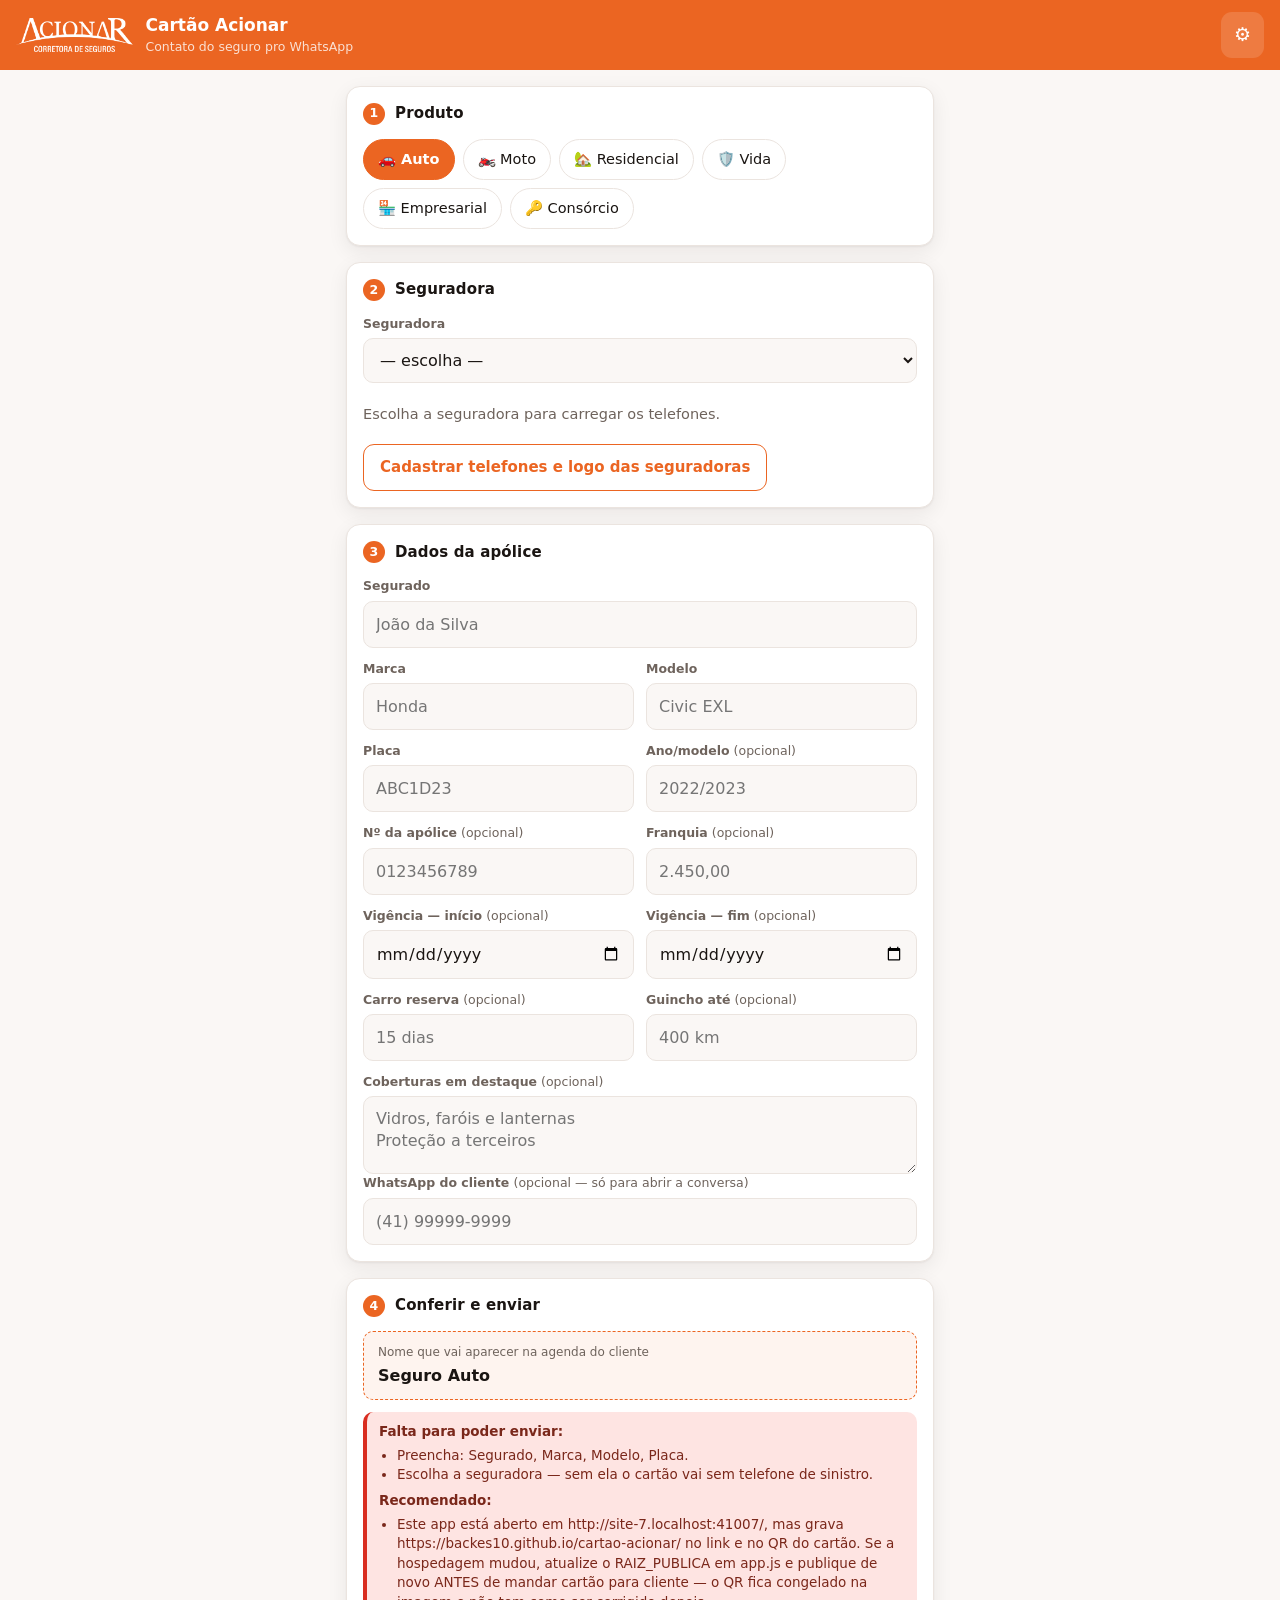
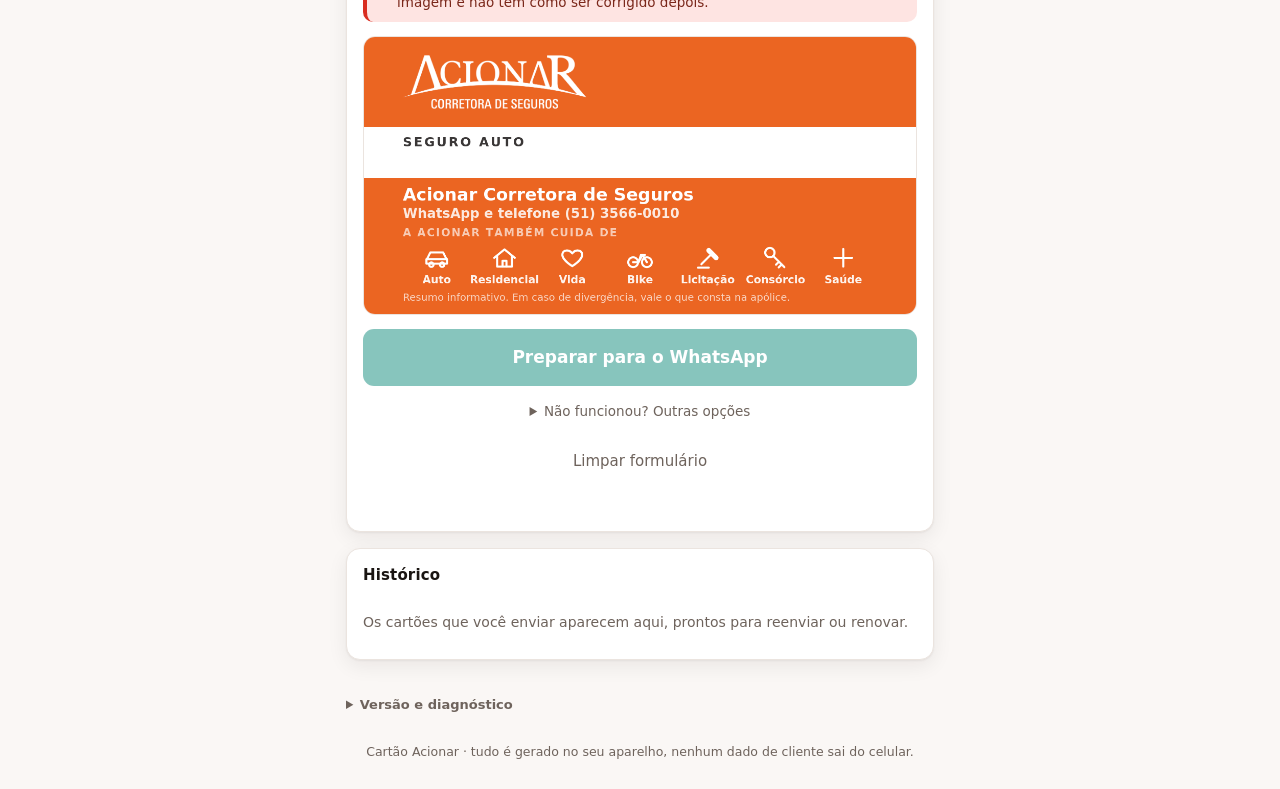
==== commit 36db2d12: "O histórico vai de 20 para 500 cartões, com validade de 18 meses Vinte era pouco para o que a lista " ====
--- a/index.html
+++ b/index.html
@@ -117,6 +117,12 @@
 
   <section class="passo">
     <h2 class="passo__titulo">Histórico</h2>
+    <!-- Busca pelo nome do cliente, e não só pelo veículo: a lista mostra em
+         destaque "Seguro Auto — Honda Civic", mas quem liga um ano depois é a
+         Maria. Some quando há poucos cartões, para não pesar a tela à toa. -->
+    <input id="buscaHistorico" class="campo__input historico__busca" type="search"
+      autocomplete="off" spellcheck="false" hidden
+      placeholder="Buscar por cliente, placa ou veículo">
     <ul id="listaHistorico" class="historico"></ul>
     <button id="btnLimparHistorico" class="botao botao--fantasma" type="button" hidden>Limpar histórico</button>
   </section>
--- a/styles.css
+++ b/styles.css
@@ -393,6 +393,7 @@
 
 /* ---------- histórico ---------- */
 
+.historico__busca { margin-bottom: 10px; }
 .historico { list-style: none; margin: 0; padding: 0; }
 .historico li {
   display: flex; align-items: center; gap: 10px;
